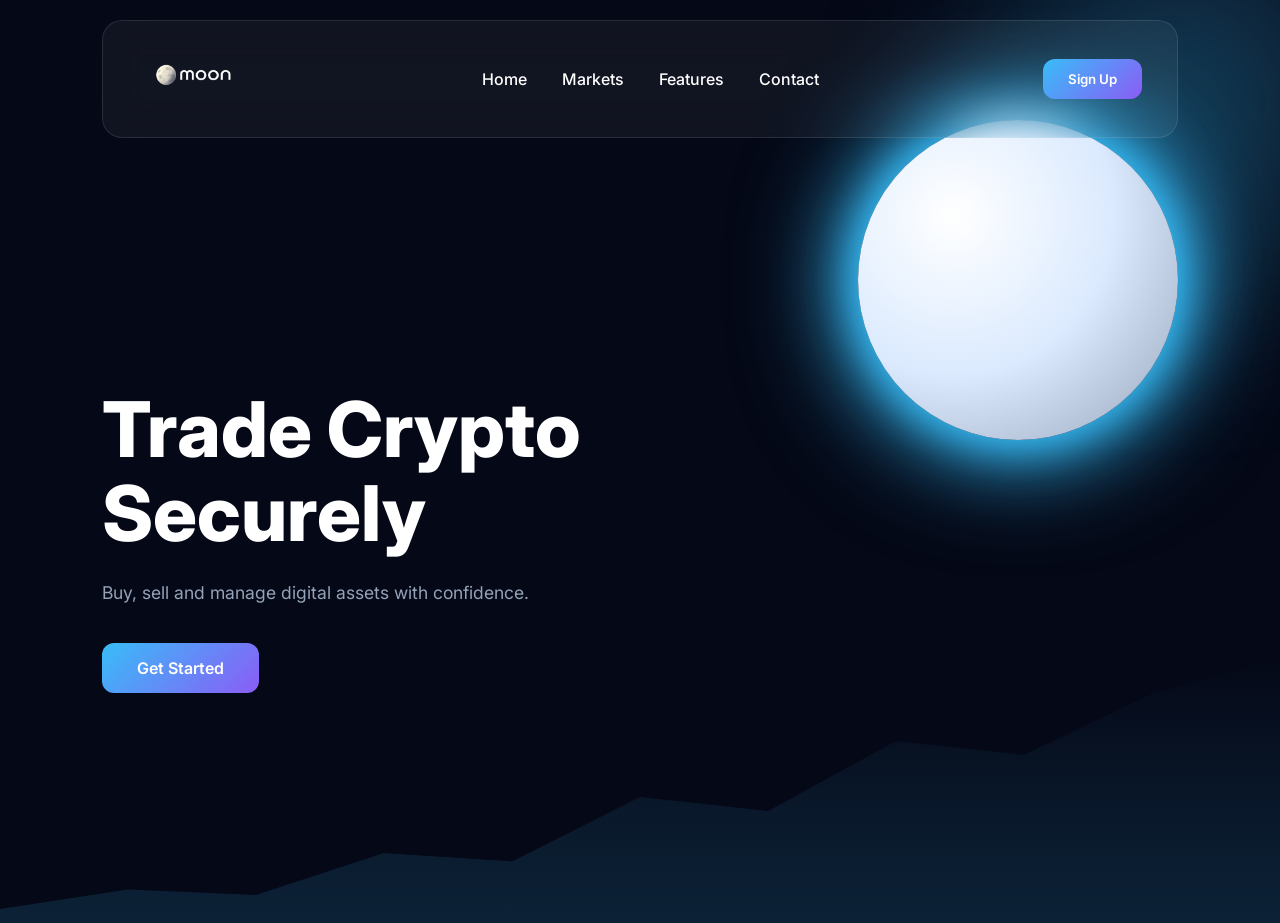
==== index.html @ 5cf07b12 "landing page" ====
<!DOCTYPE html>
<html lang="en">
<head>
    <meta charset="UTF-8">
    <meta name="viewport" content="width=device-width, initial-scale=1.0">
    <title>CryptoVerse</title>

    <link rel="stylesheet" href="style.css">
</head>
<body>

    <header>
        <nav class="navbar">
            <h2 class="logo"><img height="80px" src="media/ChatGPT Image Jun 5, 2026, 03_46_39 AM.png" alt=""></h2>

            <ul class="nav-links">
                <li><a href="#">Home</a></li>
                <li><a href="#">Markets</a></li>
                <li><a href="#">Features</a></li>
                <li><a href="#">Contact</a></li>
            </ul>

            <button class="signup-btn">Sign Up</button>
        </nav>
    </header>

    <section class="hero">
        <div class="hero-content">
            <h1>Trade Crypto Securely</h1>
            <p>
                Buy, sell and manage digital assets with confidence.
            </p>

            <button class="hero-btn">Get Started</button>
        </div>
    </section>

</body>
</html>
---- style.css ----
@import url('https://fonts.googleapis.com/css2?family=Inter:wght@300;400;500;600;700;800&display=swap');

:root{
    --bg:#050816;
    --card:rgba(255,255,255,.05);
    --border:rgba(255,255,255,.1);
    --primary:#38bdf8;
    --secondary:#8b5cf6;
    --text:#ffffff;
    --text-secondary:#94a3b8;
}

*{
    margin:0;
    padding:0;
    box-sizing:border-box;
    font-family:'Inter',sans-serif;
}

html{
    scroll-behavior:smooth;
}

body{
    background:var(--bg);
    color:var(--text);
    overflow-x:hidden;
    min-height:100vh;
    position:relative;
}

/* =========================
   BACKGROUND GLOW
========================= */

body::before{
    content:"";
    position:fixed;
    top:-150px;
    right:-150px;

    width:500px;
    height:500px;

    background:radial-gradient(
        circle,
        rgba(56,189,248,.4),
        transparent 70%
    );

    filter:blur(80px);
    z-index:-3;
}

/* =========================
   MOON
========================= */

body::after{
    content:"";
    position:fixed;

    top:120px;
    right:8%;

    width:320px;
    height:320px;

    border-radius:50%;

    background:
    radial-gradient(
        circle at 30% 30%,
        #ffffff,
        #dbeafe,
        #94a3b8
    );

    box-shadow:
        0 0 40px #38bdf8,
        0 0 80px #38bdf8,
        0 0 120px #38bdf8;

    z-index:-2;
}

/* =========================
   HEADER
========================= */

header{
    padding:20px 8%;
}

/* =========================
   NAVBAR
========================= */

.navbar{
    display:flex;
    justify-content:space-between;
    align-items:center;

    padding:18px 35px;

    background:var(--card);

    backdrop-filter:blur(20px);

    border:1px solid var(--border);

    border-radius:20px;
}

.logo img{
    display:block;
    max-width:100%;
    /* height:auto; */
}

/* =========================
   NAV LINKS
========================= */

.nav-links{
    list-style:none;
    display:flex;
    gap:35px;
}

.nav-links a{
    text-decoration:none;
    color:var(--text);
    font-weight:500;
    transition:.3s ease;
}

.nav-links a:hover{
    color:var(--primary);
}

/* =========================
   BUTTON
========================= */

.signup-btn{
    padding:12px 25px;

    border:none;
    border-radius:12px;

    background:linear-gradient(
        135deg,
        var(--primary),
        var(--secondary)
    );

    color:white;
    font-weight:600;

    cursor:pointer;
    transition:.3s ease;
}

.signup-btn:hover{
    transform:translateY(-3px);
}

/* =========================
   HERO SECTION
========================= */

.hero{
    min-height:85vh;

    display:flex;
    align-items:center;

    padding:0 8%;

    position:relative;
}

/* =========================
   CRYPTO CHART
========================= */

.hero::before{
    content:"";

    position:absolute;
    left:0;
    bottom:0;

    width:100%;
    height:280px;

    background:linear-gradient(
        to top,
        rgba(56,189,248,.15),
        transparent
    );

    clip-path:polygon(
        0% 95%,
        10% 88%,
        20% 90%,
        30% 75%,
        40% 78%,
        50% 55%,
        60% 60%,
        70% 35%,
        80% 40%,
        90% 18%,
        100% 5%,
        100% 100%,
        0% 100%
    );
}

.hero-content{
    max-width:650px;
    position:relative;
    z-index:2;
}

.hero-content h1{
    font-size:clamp(2.8rem, 6vw, 5rem);
    line-height:1.1;
    margin-bottom:20px;
    font-weight:800;
}

.hero-content p{
    color:var(--text-secondary);
    font-size:1.1rem;
    line-height:1.8;
    margin-bottom:35px;
}

.hero-btn{
    padding:15px 35px;

    border:none;
    border-radius:12px;

    background:linear-gradient(
        135deg,
        var(--primary),
        var(--secondary)
    );

    color:white;

    font-size:1rem;
    font-weight:600;

    cursor:pointer;
    transition:.3s ease;
}

.hero-btn:hover{
    transform:translateY(-5px);
}

/* =========================
   TABLET
========================= */

@media (max-width:992px){

    body::after{
        width:220px;
        height:220px;
        top:150px;
    }

    .nav-links{
        gap:20px;
    }

    .hero{
        min-height:75vh;
    }
}

/* =========================
   MOBILE
========================= */

@media (max-width:768px){

    header{
        padding:15px 5%;
    }

    .navbar{
        flex-direction:column;
        gap:20px;
        text-align:center;
    }

    .nav-links{
        flex-wrap:wrap;
        justify-content:center;
        gap:15px;
    }

    .hero{
        justify-content:center;
        text-align:center;
        padding:60px 5%;
        min-height:auto;
    }

    .hero-content{
        width:100%;
    }

    .hero-content p{
        font-size:1rem;
    }

    body::after{
        width:170px;
        height:170px;
        right:-30px;
        top:180px;
        opacity:.5;
    }
}

/* =========================
   SMALL PHONES
========================= */

@media (max-width:480px){

    .navbar{
        padding:15px;
    }

    .signup-btn{
        width:100%;
    }

    .hero-btn{
        width:100%;
    }

    .hero-content h1{
        line-height:1.2;
    }

    body::after{
        width:130px;
        height:130px;
        opacity:.3;
    }
}
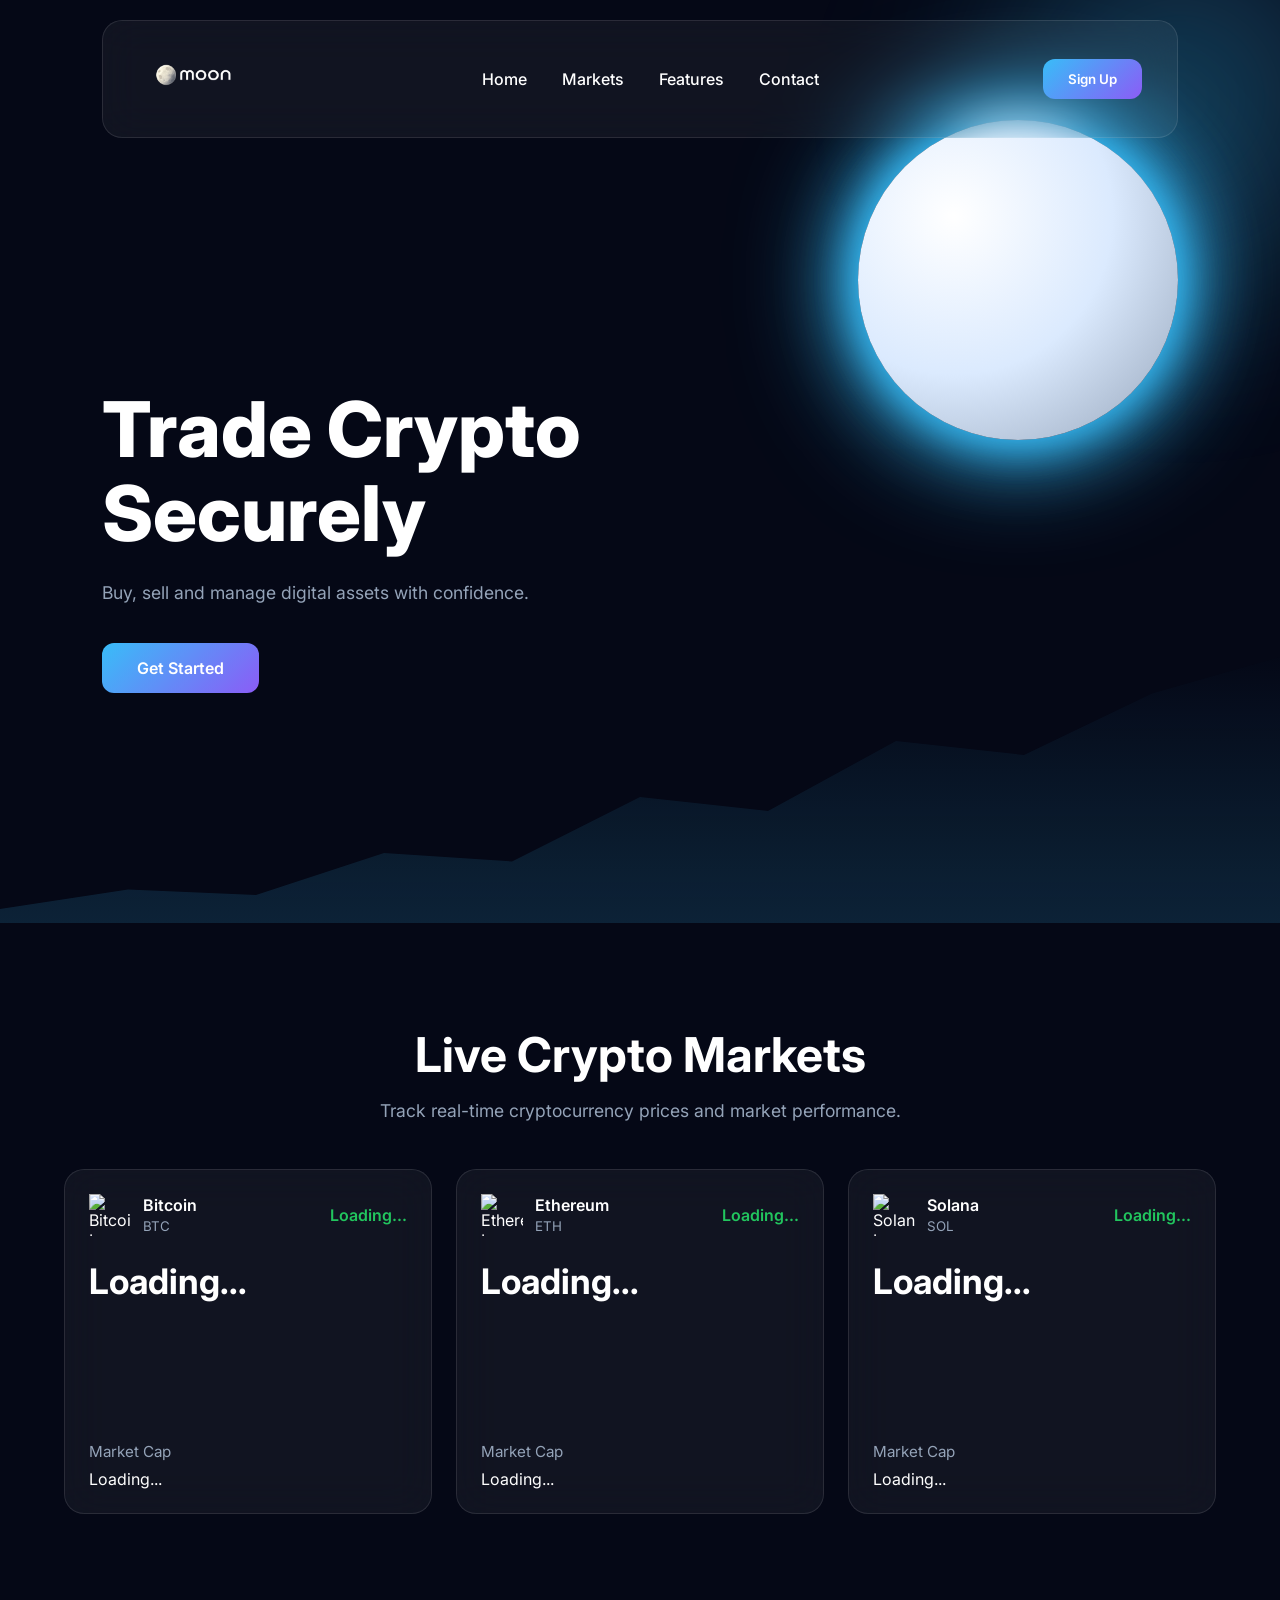
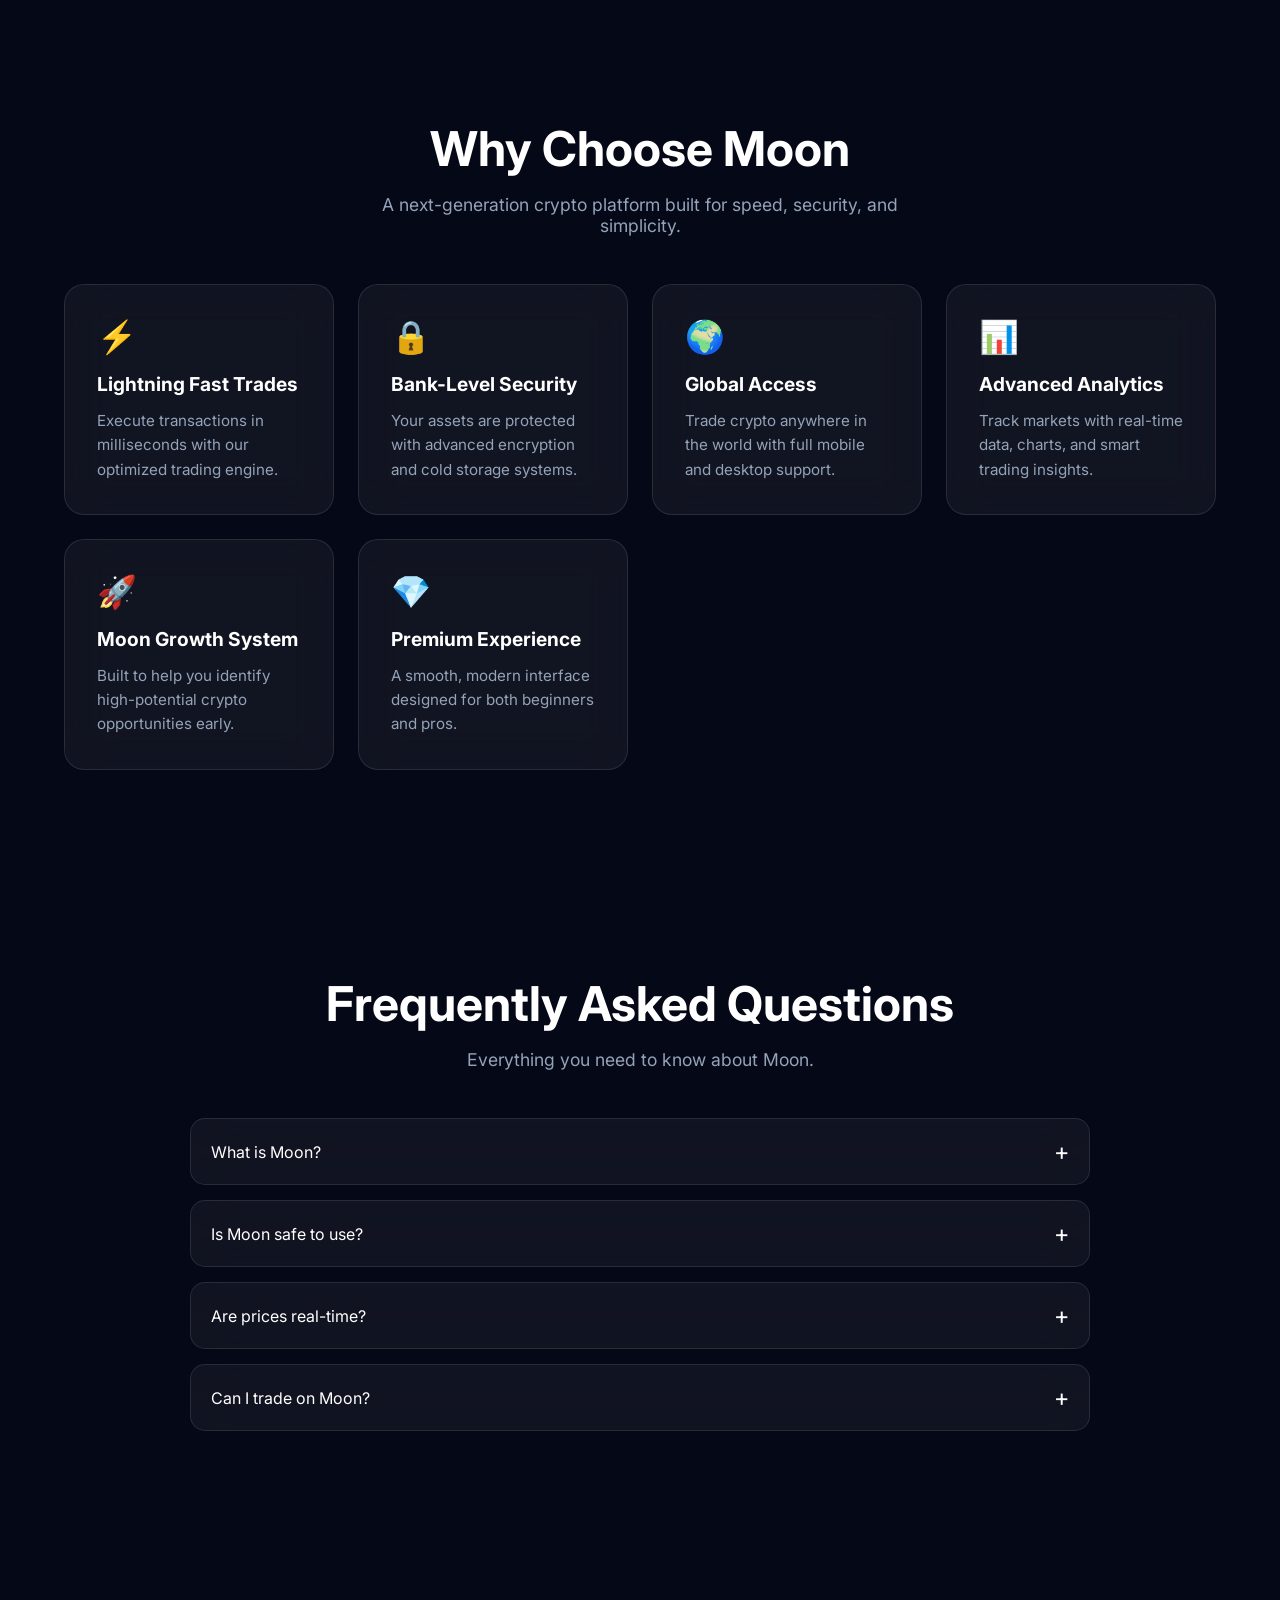
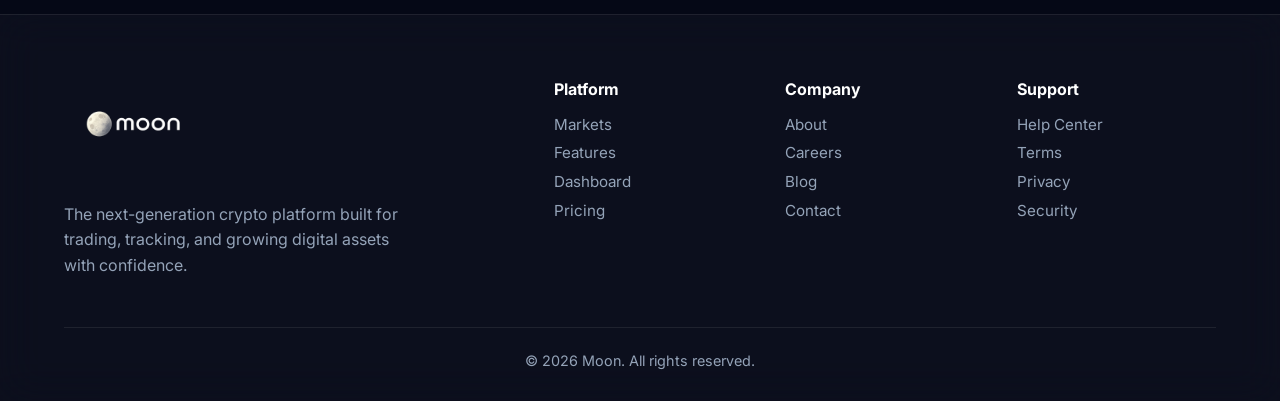
==== commit 821f49ee: "landing page finished" ====
--- a/index.html
+++ b/index.html
@@ -3,7 +3,7 @@
 <head>
     <meta charset="UTF-8">
     <meta name="viewport" content="width=device-width, initial-scale=1.0">
-    <title>CryptoVerse</title>
+    <title>Moon-Trade</title>
 
     <link rel="stylesheet" href="style.css">
 </head>
@@ -14,9 +14,9 @@
             <h2 class="logo"><img height="80px" src="media/ChatGPT Image Jun 5, 2026, 03_46_39 AM.png" alt=""></h2>
 
             <ul class="nav-links">
-                <li><a href="#">Home</a></li>
-                <li><a href="#">Markets</a></li>
-                <li><a href="#">Features</a></li>
+                <li><a href="#home">Home</a></li>
+                <li><a href="#markets">Markets</a></li>
+                <li><a href="#features">Features</a></li>
                 <li><a href="#">Contact</a></li>
             </ul>
 
@@ -35,5 +35,311 @@
         </div>
     </section>
 
+    <section id="markets"  class="markets">
+
+    <div class="section-title">
+        <h2>Live Crypto Markets</h2>
+        <p>
+            Track real-time cryptocurrency prices and market performance.
+        </p>
+    </div>
+
+    <div class="market-container">
+
+        <!-- Bitcoin -->
+
+        <div class="market-card">
+
+            <div class="coin-header">
+
+                <div class="coin-info">
+
+                    <img
+                    src="https://assets.coingecko.com/coins/images/1/small/bitcoin.png"
+                    alt="Bitcoin Logo">
+
+                    <div>
+                        <h3>Bitcoin</h3>
+                        <small>BTC</small>
+                    </div>
+
+                </div>
+
+                <span
+                id="btc-change"
+                class="positive">
+                    Loading...
+                </span>
+
+            </div>
+
+            <h2 id="btc-price">
+                Loading...
+            </h2>
+
+            <canvas id="btc-chart"></canvas>
+
+            <p>Market Cap</p>
+
+            <span id="btc-marketcap">
+                Loading...
+            </span>
+
+        </div>
+
+        <!-- Ethereum -->
+
+        <div class="market-card">
+
+            <div class="coin-header">
+
+                <div class="coin-info">
+
+                    <img
+                    src="https://assets.coingecko.com/coins/images/279/small/ethereum.png"
+                    alt="Ethereum Logo">
+
+                    <div>
+                        <h3>Ethereum</h3>
+                        <small>ETH</small>
+                    </div>
+
+                </div>
+
+                <span
+                id="eth-change"
+                class="positive">
+                    Loading...
+                </span>
+
+            </div>
+
+            <h2 id="eth-price">
+                Loading...
+            </h2>
+
+            <canvas id="eth-chart"></canvas>
+
+            <p>Market Cap</p>
+
+            <span id="eth-marketcap">
+                Loading...
+            </span>
+
+        </div>
+
+        <!-- Solana -->
+
+        <div class="market-card">
+
+            <div class="coin-header">
+
+                <div class="coin-info">
+
+                    <img
+                    src="https://assets.coingecko.com/coins/images/4128/small/solana.png"
+                    alt="Solana Logo">
+
+                    <div>
+                        <h3>Solana</h3>
+                        <small>SOL</small>
+                    </div>
+
+                </div>
+
+                <span
+                id="sol-change"
+                class="positive">
+                    Loading...
+                </span>
+
+            </div>
+
+            <h2 id="sol-price">
+                Loading...
+            </h2>
+
+            <canvas id="sol-chart"></canvas>
+
+            <p>Market Cap</p>
+
+            <span id="sol-marketcap">
+                Loading...
+            </span>
+
+        </div>
+
+    </div>
+
+</section>
+
+<section id="features" class="features">
+
+    <div class="section-title">
+        <h2>Why Choose Moon</h2>
+        <p>
+            A next-generation crypto platform built for speed, security, and simplicity.
+        </p>
+    </div>
+
+    <div class="features-container">
+
+        <div class="feature-card">
+            <div class="icon">⚡</div>
+            <h3>Lightning Fast Trades</h3>
+            <p>Execute transactions in milliseconds with our optimized trading engine.</p>
+        </div>
+
+        <div class="feature-card">
+            <div class="icon">🔒</div>
+            <h3>Bank-Level Security</h3>
+            <p>Your assets are protected with advanced encryption and cold storage systems.</p>
+        </div>
+
+        <div class="feature-card">
+            <div class="icon">🌍</div>
+            <h3>Global Access</h3>
+            <p>Trade crypto anywhere in the world with full mobile and desktop support.</p>
+        </div>
+
+        <div class="feature-card">
+            <div class="icon">📊</div>
+            <h3>Advanced Analytics</h3>
+            <p>Track markets with real-time data, charts, and smart trading insights.</p>
+        </div>
+
+        <div class="feature-card">
+            <div class="icon">🚀</div>
+            <h3>Moon Growth System</h3>
+            <p>Built to help you identify high-potential crypto opportunities early.</p>
+        </div>
+
+        <div class="feature-card">
+            <div class="icon">💎</div>
+            <h3>Premium Experience</h3>
+            <p>A smooth, modern interface designed for both beginners and pros.</p>
+        </div>
+
+    </div>
+
+</section>
+
+<section class="faq">
+
+    <div class="section-title">
+        <h2>Frequently Asked Questions</h2>
+        <p>Everything you need to know about Moon.</p>
+    </div>
+
+    <div class="faq-container">
+
+        <div class="faq-item">
+
+            <button class="faq-question">
+                What is Moon?
+                <span>+</span>
+            </button>
+
+            <div class="faq-answer">
+                Moon is a modern crypto platform for tracking, trading, and analyzing digital assets in real time.
+            </div>
+
+        </div>
+
+        <div class="faq-item">
+
+            <button class="faq-question">
+                Is Moon safe to use?
+                <span>+</span>
+            </button>
+
+            <div class="faq-answer">
+                Yes. Moon uses advanced security design principles similar to major crypto exchanges.
+            </div>
+
+        </div>
+
+        <div class="faq-item">
+
+            <button class="faq-question">
+                Are prices real-time?
+                <span>+</span>
+            </button>
+
+            <div class="faq-answer">
+                Yes. We use live market data from trusted crypto APIs like CoinGecko.
+            </div>
+
+        </div>
+
+        <div class="faq-item">
+
+            <button class="faq-question">
+                Can I trade on Moon?
+                <span>+</span>
+            </button>
+
+            <div class="faq-answer">
+                The current version is a frontend prototype. Trading features will be added in the dashboard version.
+            </div>
+
+        </div>
+
+    </div>
+
+</section>
+
+
+<footer class="footer">
+
+    <div class="footer-container">
+
+        <div class="footer-brand">
+
+            <h2><img height="100px" src="media/ChatGPT Image Jun 5, 2026, 03_46_39 AM.png" alt=""></h2>
+
+            <p>
+                The next-generation crypto platform built for trading, tracking, and growing digital assets with confidence.
+            </p>
+
+        </div>
+
+        <div class="footer-links">
+
+            <div>
+                <h3>Platform</h3>
+                <a href="#">Markets</a>
+                <a href="#">Features</a>
+                <a href="#">Dashboard</a>
+                <a href="#">Pricing</a>
+            </div>
+
+            <div>
+                <h3>Company</h3>
+                <a href="#">About</a>
+                <a href="#">Careers</a>
+                <a href="#">Blog</a>
+                <a href="#">Contact</a>
+            </div>
+
+            <div>
+                <h3>Support</h3>
+                <a href="#">Help Center</a>
+                <a href="#">Terms</a>
+                <a href="#">Privacy</a>
+                <a href="#">Security</a>
+            </div>
+
+        </div>
+
+    </div>
+
+    <div class="footer-bottom">
+        <p>© 2026 Moon. All rights reserved.</p>
+    </div>
+
+</footer>
+<script src="https://cdn.jsdelivr.net/npm/chart.js"></script>
+<script src="landing.js"></script>
 </body>
 </html>
--- a/style.css
+++ b/style.css
@@ -358,3 +358,563 @@
         opacity:.3;
     }
 }
+/* =========================
+   MARKETS SECTION
+========================= */
+
+.markets{
+    padding: clamp(4rem, 8vw, 7rem) 5%;
+}
+
+.section-title{
+    text-align:center;
+    margin-bottom:3rem;
+}
+
+.section-title h2{
+    font-size:clamp(2rem, 5vw, 3rem);
+    margin-bottom:1rem;
+}
+
+.section-title p{
+    color:#94a3b8;
+    font-size:clamp(.9rem, 2vw, 1.1rem);
+    max-width:600px;
+    margin:auto;
+}
+
+/* =========================
+   MARKET GRID
+========================= */
+
+.market-container{
+    display:grid;
+    grid-template-columns:
+    repeat(auto-fit, minmax(280px, 1fr));
+
+    gap:1.5rem;
+
+    max-width:1200px;
+    margin:auto;
+}
+
+/* =========================
+   MARKET CARD
+========================= */
+
+.market-card{
+    background:rgba(255,255,255,.05);
+
+    backdrop-filter:blur(20px);
+
+    border:1px solid rgba(255,255,255,.1);
+
+    border-radius:20px;
+
+    padding:1.5rem;
+
+    transition:.3s ease;
+}
+
+.market-card:hover{
+    transform:translateY(-8px);
+    border-color:#38bdf8;
+    box-shadow:0 0 20px rgba(56,189,248,.2);
+}
+
+/* =========================
+   CARD HEADER
+========================= */
+
+.coin-header{
+    display:flex;
+    justify-content:space-between;
+    align-items:center;
+
+    margin-bottom:1.5rem;
+}
+
+.coin-header h3{
+    font-size:1.1rem;
+    font-weight:600;
+}
+
+.coin-header span{
+    font-weight:600;
+}
+
+/* =========================
+   PRICE
+========================= */
+
+.market-card h2{
+    font-size:clamp(1.5rem, 4vw, 2.2rem);
+    margin-bottom:1rem;
+
+    word-break:break-word;
+}
+
+/* =========================
+   MARKET CAP
+========================= */
+
+.market-card p{
+    color:#94a3b8;
+    margin-bottom:.5rem;
+    font-size:.95rem;
+}
+
+.market-card span{
+    font-size:1rem;
+}
+
+/* =========================
+   PRICE MOVEMENT
+========================= */
+
+.positive{
+    color:#22c55e;
+}
+
+.negative{
+    color:#ef4444;
+}
+
+/* =========================
+   TABLET
+========================= */
+
+@media (max-width: 992px){
+
+    .markets{
+        padding:5rem 5%;
+    }
+
+    .market-container{
+        gap:1.25rem;
+    }
+
+}
+
+/* =========================
+   MOBILE
+========================= */
+
+@media (max-width: 768px){
+
+    .markets{
+        padding:4rem 5%;
+    }
+
+    .market-container{
+        grid-template-columns:1fr;
+    }
+
+    .market-card{
+        padding:1.25rem;
+    }
+
+    .coin-header h3{
+        font-size:1rem;
+    }
+
+}
+
+/* =========================
+   SMALL PHONES
+========================= */
+
+@media (max-width: 480px){
+
+    .section-title{
+        margin-bottom:2rem;
+    }
+
+    .market-card{
+        padding:1rem;
+        border-radius:16px;
+    }
+
+    .coin-header{
+        margin-bottom:1rem;
+    }
+
+    .market-card h2{
+        font-size:1.4rem;
+    }
+
+}
+.coin-info{
+    display:flex;
+    align-items:center;
+    gap:12px;
+}
+
+.coin-info img{
+    width:42px;
+    height:42px;
+    object-fit:contain;
+}
+
+.coin-info h3{
+    margin:0;
+    font-size:1rem;
+}
+
+.coin-info small{
+    color:#94a3b8;
+}
+
+canvas{
+    width:100% !important;
+    height:80px !important;
+    margin:20px 0;
+}
+/* =========================
+   FEATURES SECTION
+========================= */
+
+.features{
+    padding: clamp(4rem, 8vw, 7rem) 5%;
+    background: transparent;
+}
+
+.features-container{
+    display:grid;
+    grid-template-columns: repeat(auto-fit, minmax(260px, 1fr));
+    gap:1.5rem;
+    max-width:1200px;
+    margin:auto;
+}
+
+/* =========================
+   FEATURE CARD
+========================= */
+
+.feature-card{
+    background: rgba(255,255,255,0.05);
+
+    border: 1px solid rgba(255,255,255,0.1);
+
+    backdrop-filter: blur(20px);
+
+    border-radius: 20px;
+
+    padding: 2rem;
+
+    transition: 0.3s ease;
+
+    text-align: left;
+}
+
+.feature-card:hover{
+    transform: translateY(-10px);
+    border-color: #38bdf8;
+    box-shadow: 0 0 25px rgba(56,189,248,0.15);
+}
+
+/* ICON */
+
+.feature-card .icon{
+    font-size: 2rem;
+    margin-bottom: 1rem;
+}
+
+/* TITLE */
+
+.feature-card h3{
+    font-size: 1.2rem;
+    margin-bottom: 0.8rem;
+}
+
+/* TEXT */
+
+.feature-card p{
+    color: #94a3b8;
+    line-height: 1.6;
+    font-size: 0.95rem;
+}
+
+/* =========================
+   MOBILE
+========================= */
+
+@media (max-width: 768px){
+
+    .feature-card{
+        padding: 1.5rem;
+        text-align: center;
+    }
+
+    .feature-card .icon{
+        font-size: 2.2rem;
+    }
+}
+
+@media (max-width: 480px){
+
+    .features-container{
+        grid-template-columns: 1fr;
+    }
+}
+/* =========================
+   FOOTER
+========================= */
+
+.footer{
+    margin-top: 5rem;
+    padding: 4rem 5% 2rem;
+
+    background: rgba(255,255,255,0.03);
+
+    border-top: 1px solid rgba(255,255,255,0.08);
+
+    backdrop-filter: blur(20px);
+}
+
+/* MAIN FOOTER GRID */
+
+.footer-container{
+    max-width: 1200px;
+    margin: auto;
+
+    display: grid;
+    grid-template-columns: 2fr 3fr;
+
+    gap: 3rem;
+}
+
+/* BRAND */
+
+.footer-brand h2{
+    font-size: 1.8rem;
+    margin-bottom: 1rem;
+}
+
+.footer-brand p{
+    color: #94a3b8;
+    line-height: 1.6;
+    max-width: 350px;
+}
+
+/* LINKS */
+
+.footer-links{
+    display: grid;
+    grid-template-columns: repeat(3, 1fr);
+    gap: 2rem;
+}
+
+.footer-links h3{
+    margin-bottom: 1rem;
+    font-size: 1rem;
+    color: white;
+}
+
+.footer-links a{
+    display: block;
+    color: #94a3b8;
+    text-decoration: none;
+    margin-bottom: 0.6rem;
+    font-size: 0.95rem;
+    transition: 0.3s;
+}
+
+.footer-links a:hover{
+    color: #38bdf8;
+}
+
+/* BOTTOM BAR */
+
+.footer-bottom{
+    text-align: center;
+    margin-top: 3rem;
+    padding-top: 1.5rem;
+
+    border-top: 1px solid rgba(255,255,255,0.08);
+
+    color: #94a3b8;
+    font-size: 0.9rem;
+}
+
+/* =========================
+   TABLET
+========================= */
+
+@media (max-width: 992px){
+
+    .footer-container{
+        grid-template-columns: 1fr;
+        text-align: center;
+    }
+
+    .footer-brand p{
+        margin: auto;
+    }
+}
+
+/* =========================
+   MOBILE
+========================= */
+
+@media (max-width: 768px){
+
+    .footer-links{
+        grid-template-columns: 1fr;
+        text-align: center;
+    }
+}
+/* =========================
+   SCROLL ANIMATION BASE
+========================= */
+
+.fade-in{
+    opacity:0;
+    transform:translateY(30px);
+    transition:all 0.8s ease;
+}
+
+.fade-in.show{
+    opacity:1;
+    transform:translateY(0);
+}
+html{
+    scroll-behavior:smooth;
+}
+/* BUTTON GLOW EFFECT */
+.hero-btn,
+.signup-btn,
+.cta-box button{
+    position:relative;
+    overflow:hidden;
+}
+
+.hero-btn::after,
+.signup-btn::after,
+.cta-box button::after{
+    content:"";
+    position:absolute;
+    top:0;
+    left:-100%;
+
+    width:100%;
+    height:100%;
+
+    background:linear-gradient(
+        120deg,
+        transparent,
+        rgba(255,255,255,0.3),
+        transparent
+    );
+
+    transition:0.5s;
+}
+
+.hero-btn:hover::after,
+.signup-btn:hover::after,
+.cta-box button:hover::after{
+    left:100%;
+}
+::-webkit-scrollbar{
+    width:8px;
+}
+
+::-webkit-scrollbar-track{
+    background:#050816;
+}
+
+::-webkit-scrollbar-thumb{
+    background:#38bdf8;
+    border-radius:10px;
+}
+/* =========================
+   FAQ SECTION
+========================= */
+
+.faq{
+    padding: clamp(4rem, 8vw, 7rem) 5%;
+}
+
+.faq-container{
+    max-width: 900px;
+    margin: auto;
+
+    display: flex;
+    flex-direction: column;
+    gap: 15px;
+}
+
+/* ITEM */
+
+.faq-item{
+    background: rgba(255,255,255,0.05);
+
+    border: 1px solid rgba(255,255,255,0.1);
+
+    border-radius: 15px;
+
+    overflow: hidden;
+
+    backdrop-filter: blur(20px);
+}
+
+/* QUESTION */
+
+.faq-question{
+    width: 100%;
+    padding: 18px 20px;
+
+    background: transparent;
+    border: none;
+
+    color: white;
+
+    font-size: 1rem;
+
+    display: flex;
+    justify-content: space-between;
+    align-items: center;
+
+    cursor: pointer;
+}
+
+.faq-question span{
+    font-size: 1.5rem;
+    transition: 0.3s;
+}
+
+/* ANSWER */
+
+.faq-answer{
+    max-height: 0;
+    overflow: hidden;
+
+    padding: 0 20px;
+
+    color: #94a3b8;
+
+    line-height: 1.6;
+
+    transition: max-height 0.4s ease, padding 0.4s ease;
+}
+
+/* ACTIVE STATE */
+
+.faq-item.active .faq-answer{
+    max-height: 200px;
+    padding: 0 20px 20px;
+}
+
+.faq-item.active .faq-question span{
+    transform: rotate(45deg);
+}
+
+/* MOBILE */
+
+@media (max-width: 768px){
+
+    .faq-question{
+        font-size: 0.95rem;
+    }
+
+}
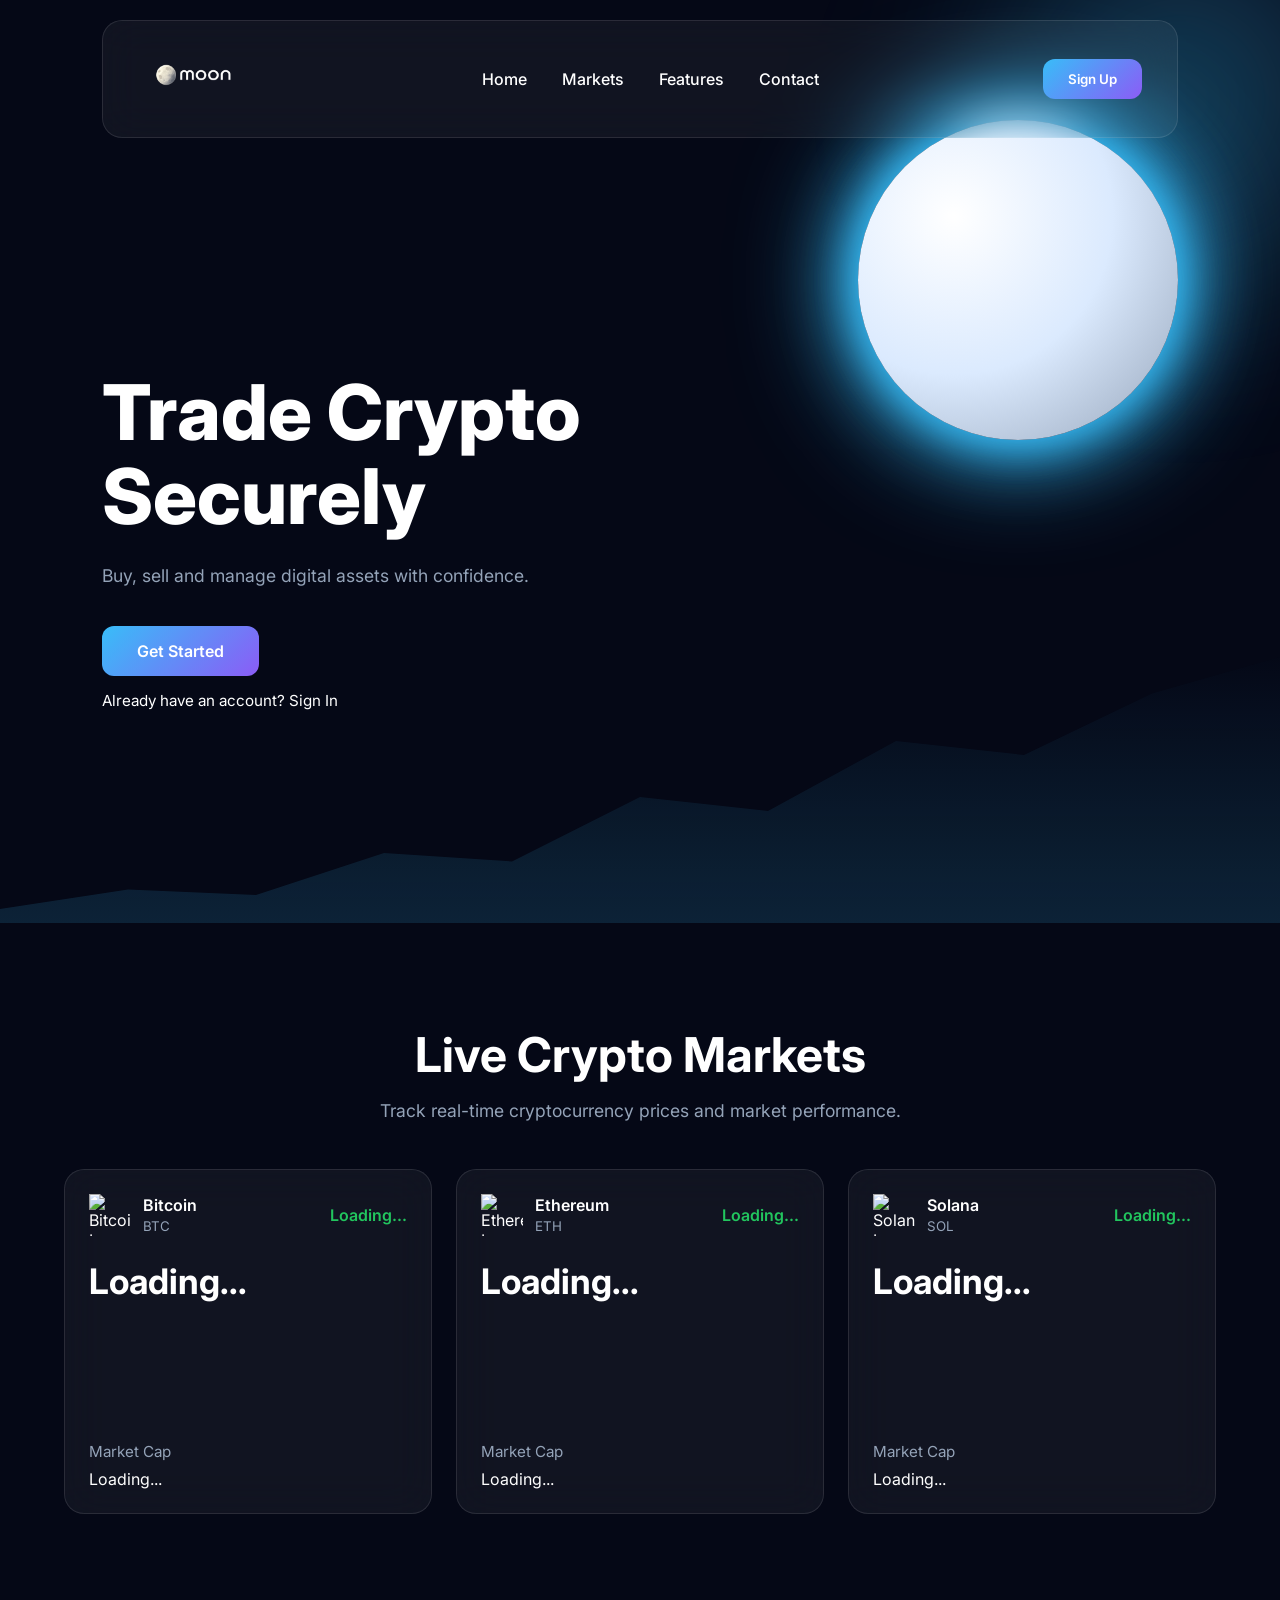
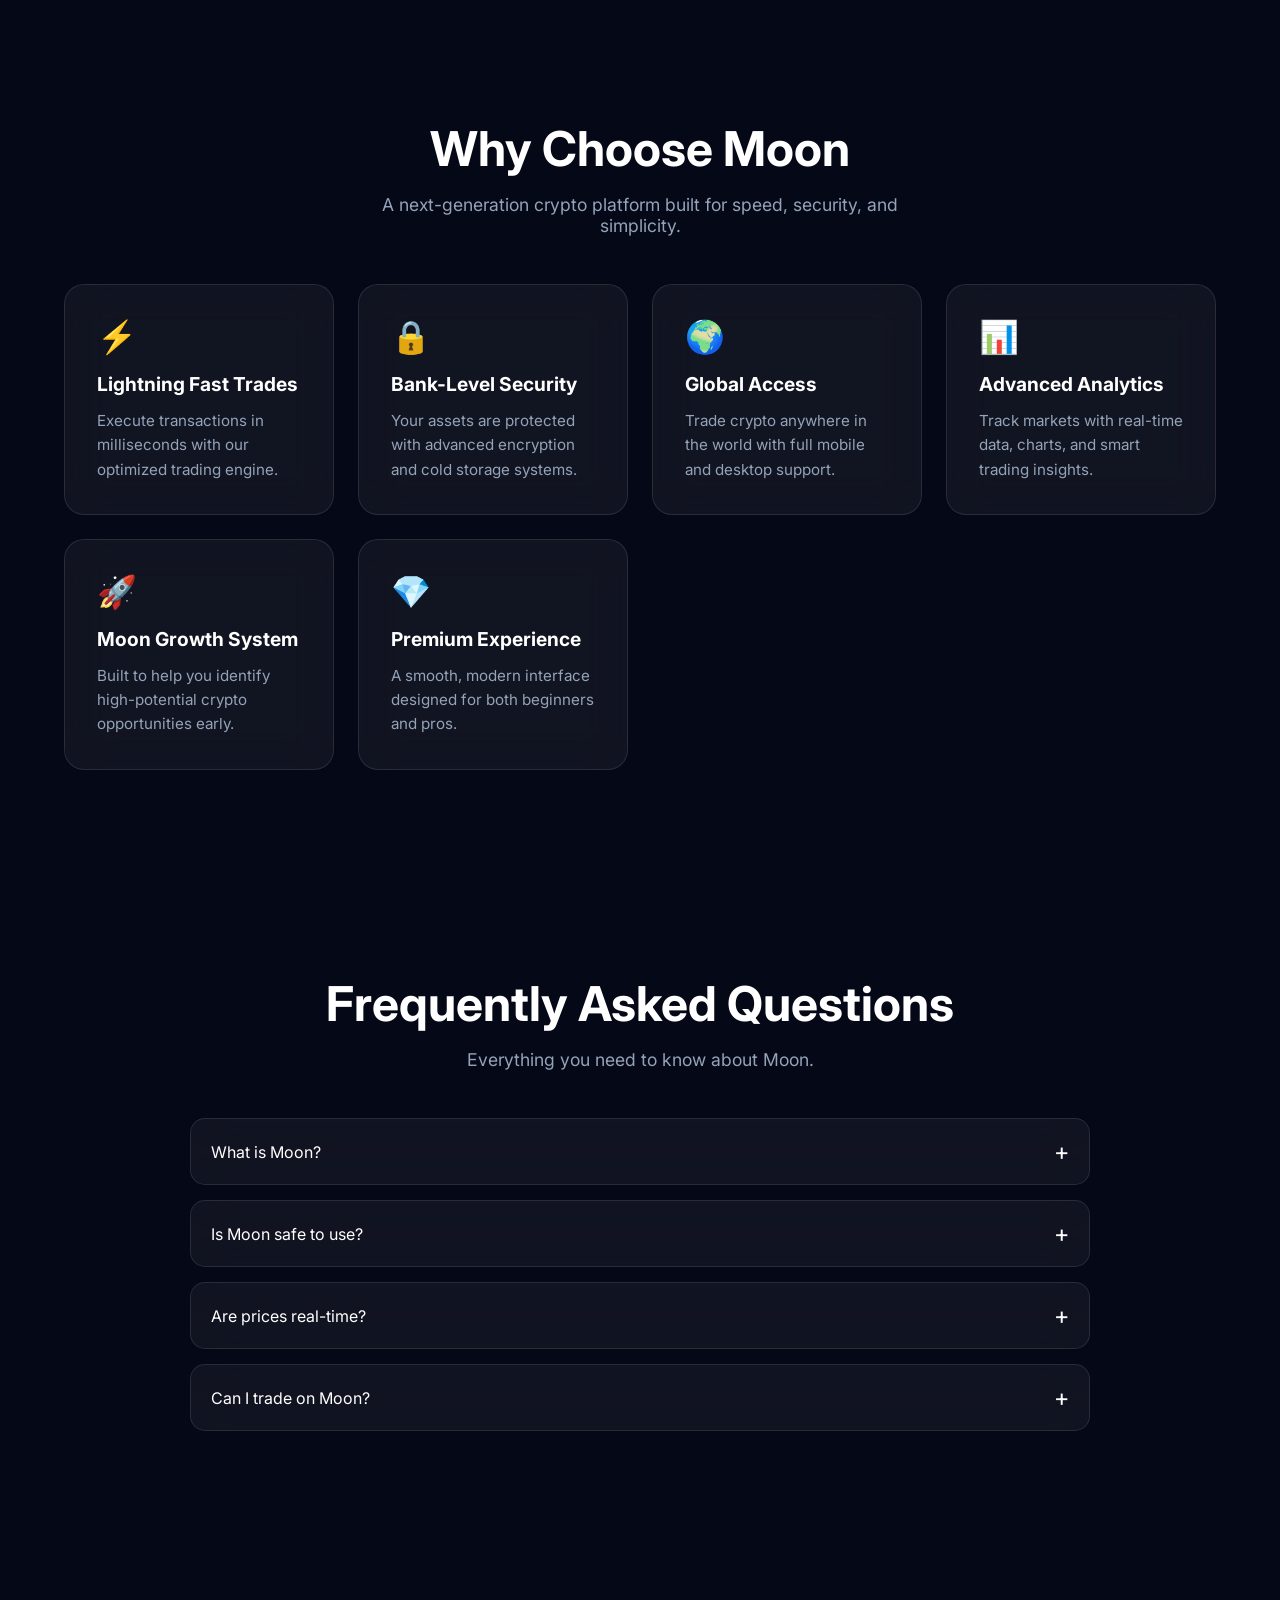
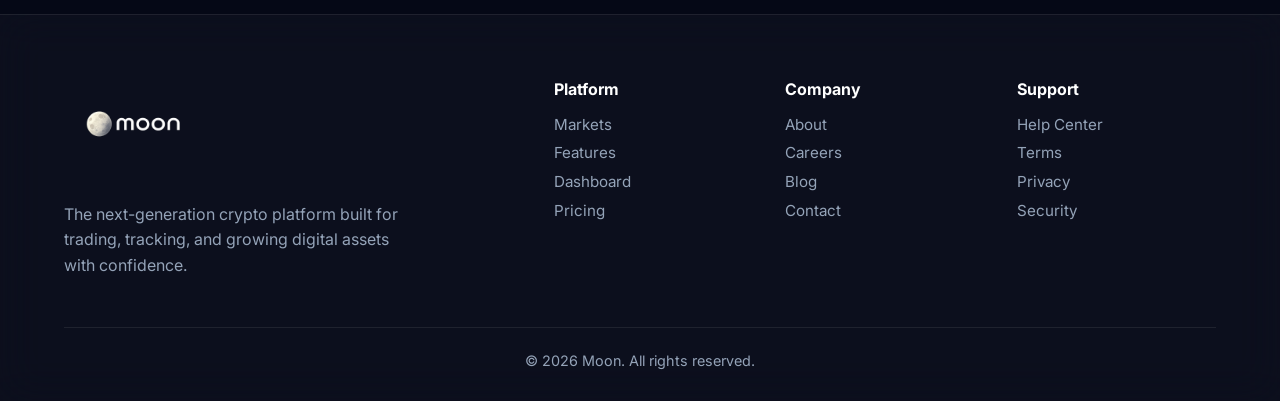
==== commit bb8798dd: "sign in button" ====
--- a/index.html
+++ b/index.html
@@ -32,6 +32,12 @@
             </p>
 
             <button class="hero-btn">Get Started</button>
+
+            <a href="#" class="signin-link">
+        Already have an account? Sign In
+    </a>
+
+
         </div>
     </section>
 
@@ -267,7 +273,7 @@
             </button>
 
             <div class="faq-answer">
-                Yes. We use live market data from trusted crypto APIs like CoinGecko.
+                Yes. We use live market data from trusted source.
             </div>
 
         </div>
@@ -280,7 +286,7 @@
             </button>
 
             <div class="faq-answer">
-                The current version is a frontend prototype. Trading features will be added in the dashboard version.
+                Yes, you can trade securely and perfectly on moon, we have the necessary license for us to operate as a Cryptocurrency trading platform.
             </div>
 
         </div>
--- a/style.css
+++ b/style.css
@@ -917,4 +917,21 @@
         font-size: 0.95rem;
     }
 
+}
+/* HERO SIGN IN LINK */
+
+.signin-link{
+    display:block;
+    margin-top:15px;
+
+    color: var(--muted);
+    text-decoration:none;
+
+    font-size:0.95rem;
+
+    transition:0.3s ease;
+}
+
+.signin-link:hover{
+    color: var(--accent);
 }
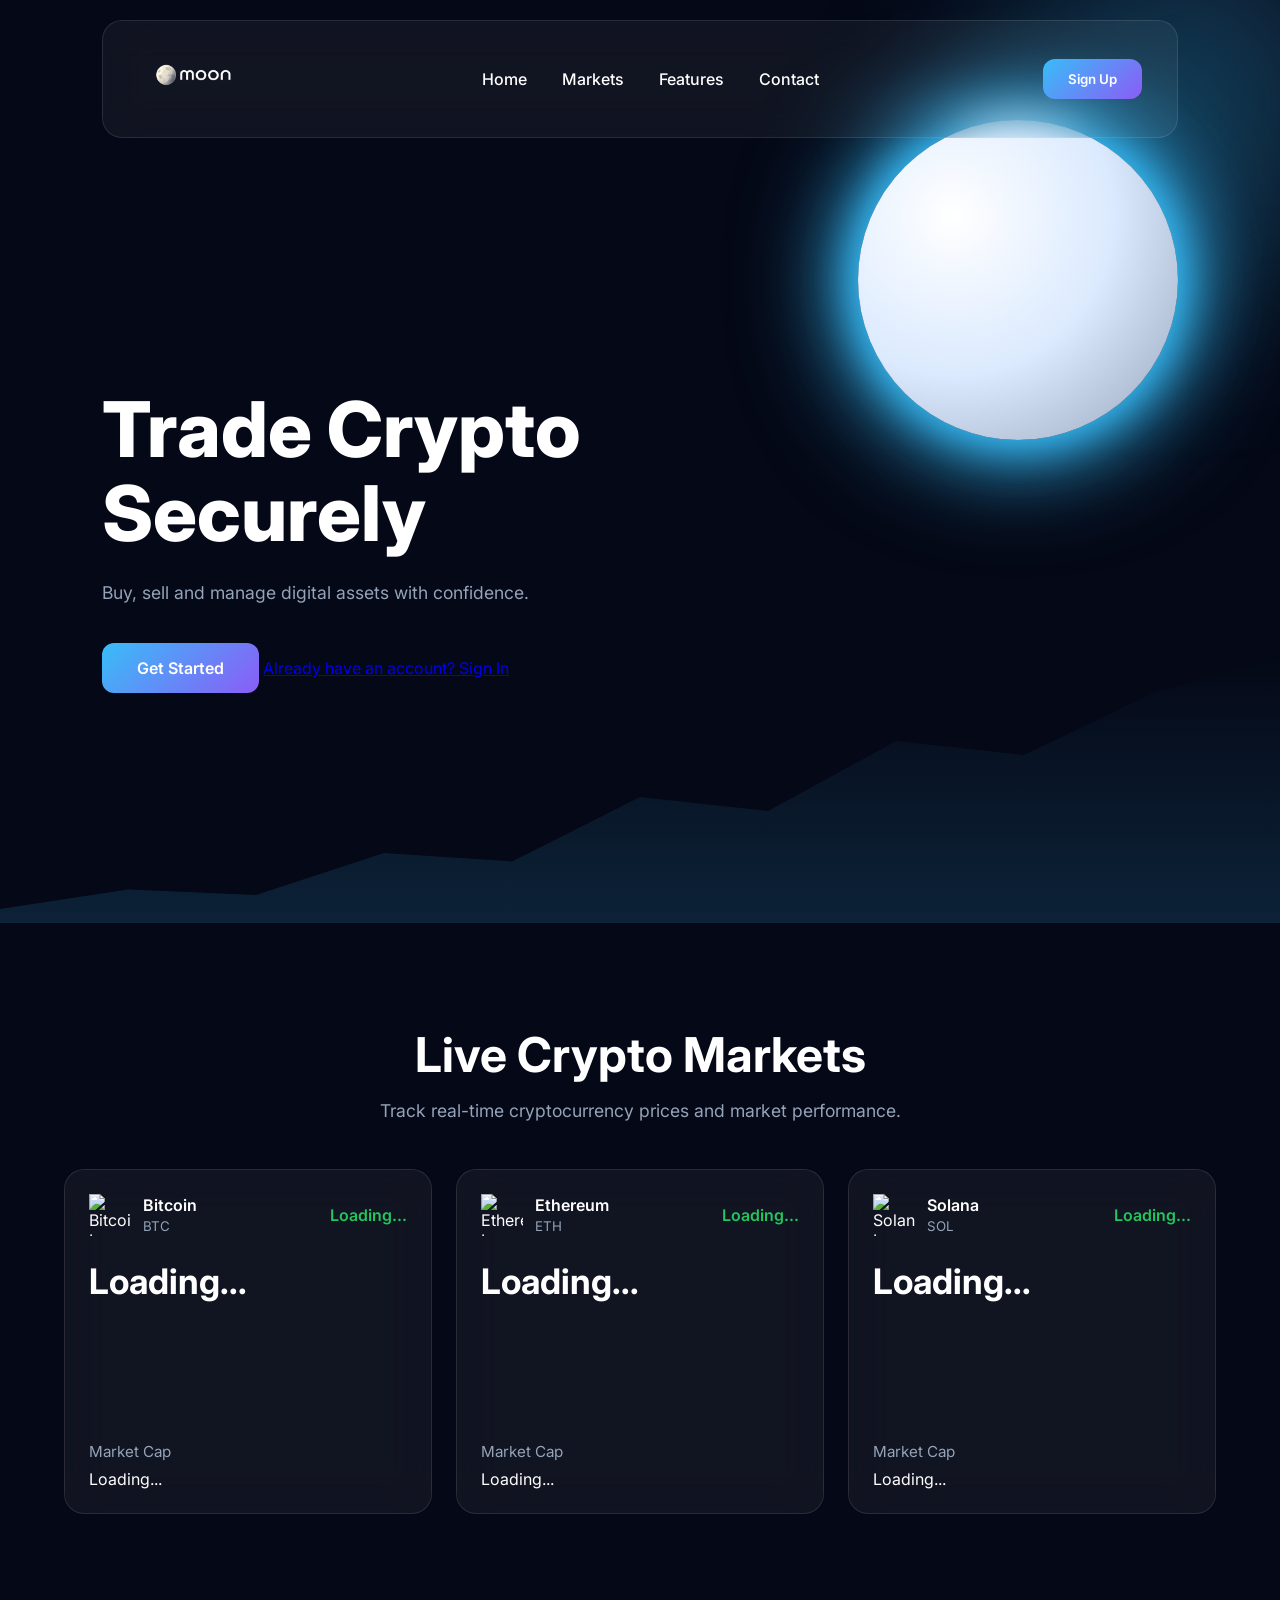
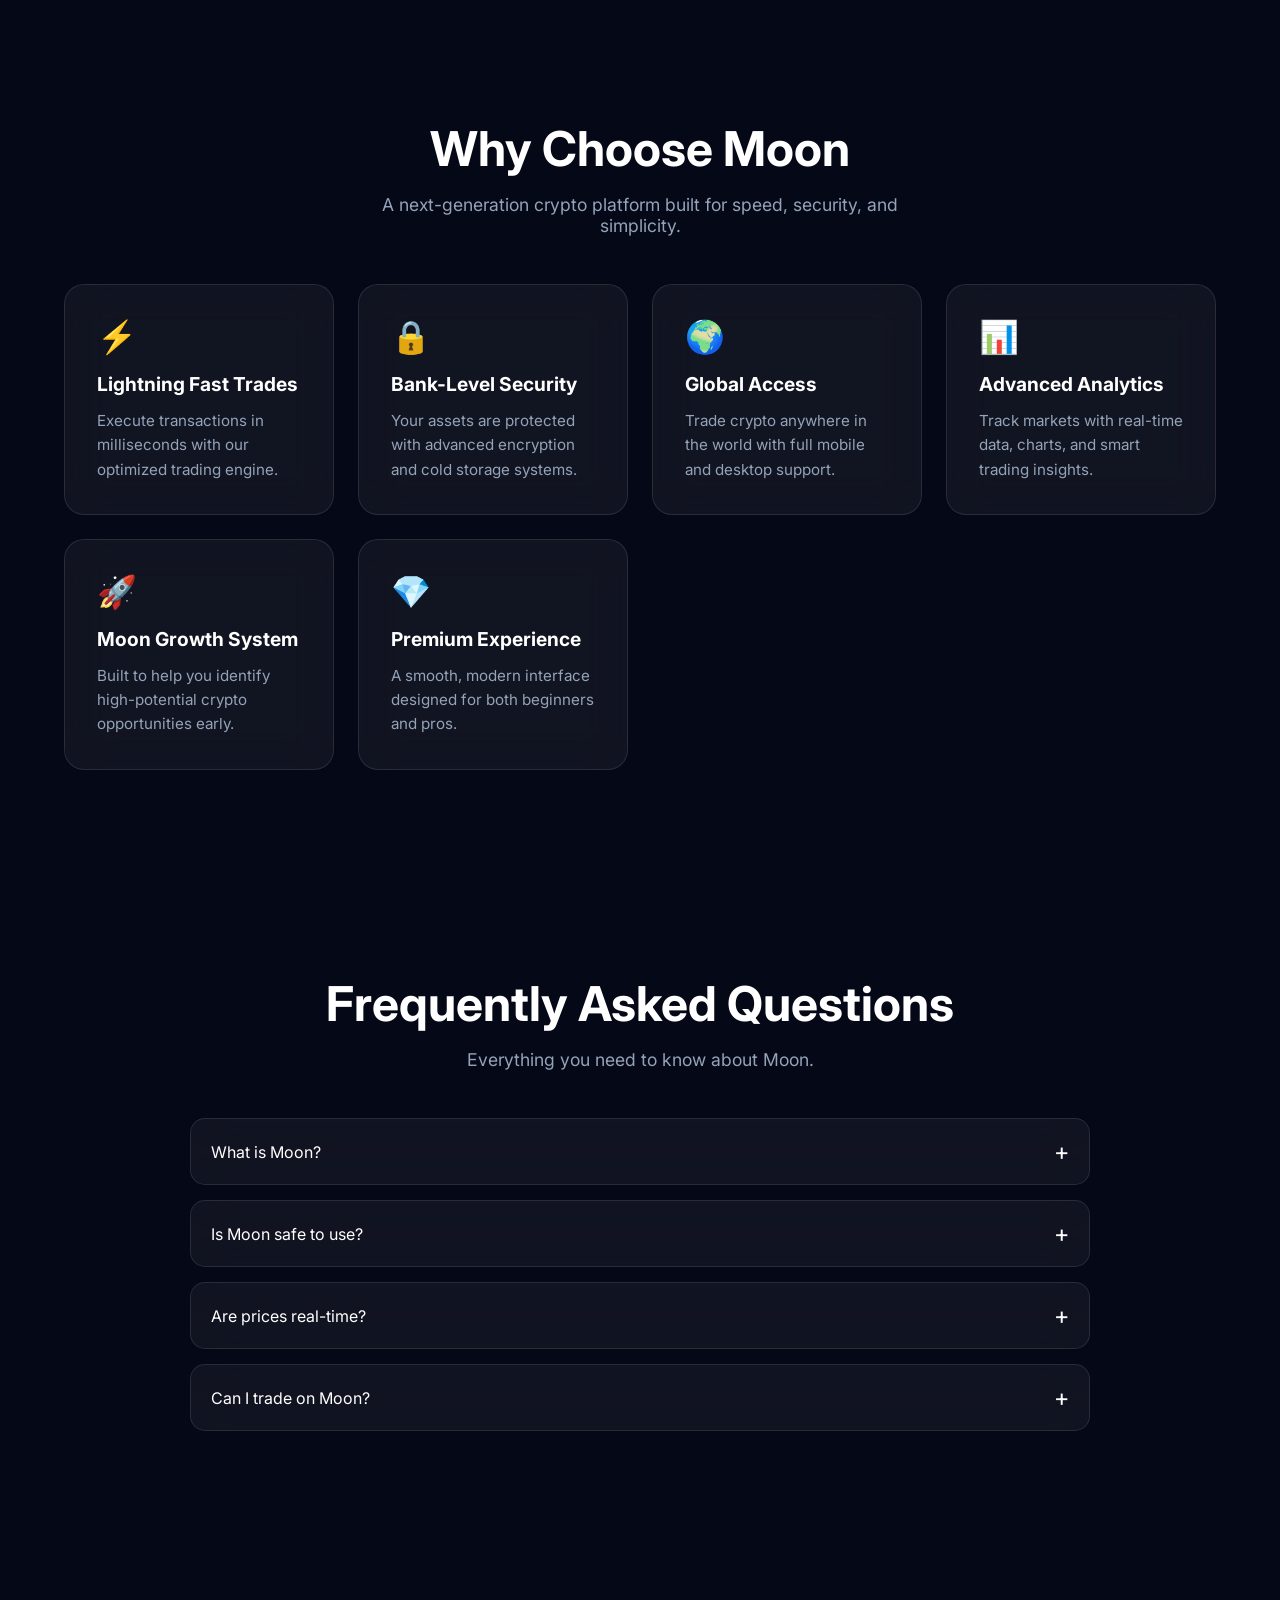
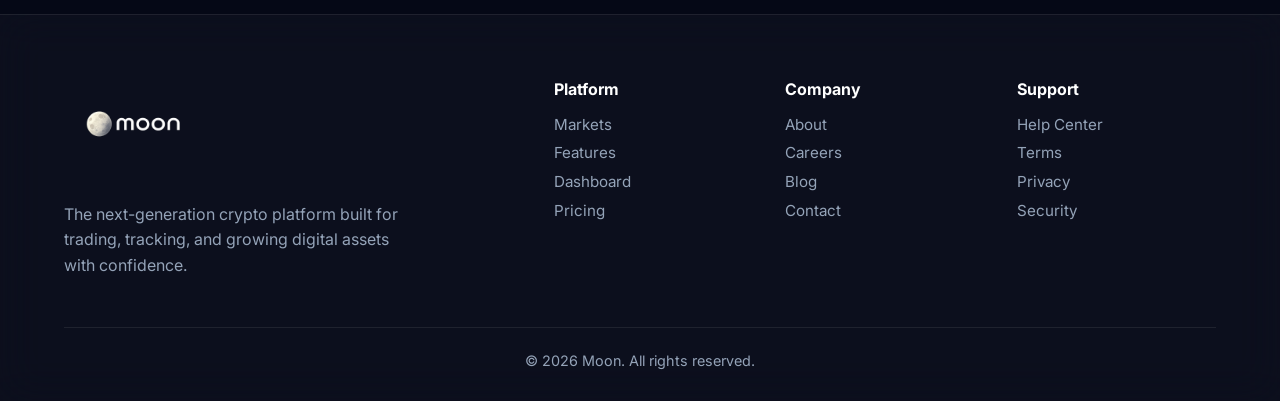
==== commit cec2e660: "working on the sign in" ====
--- a/index.html
+++ b/index.html
@@ -20,7 +20,9 @@
                 <li><a href="#">Contact</a></li>
             </ul>
 
-            <button class="signup-btn">Sign Up</button>
+            <button class="signup-btn" onclick="location.href='signup.html'">
+                Sign Up
+            </button>
         </nav>
     </header>
 
@@ -31,11 +33,13 @@
                 Buy, sell and manage digital assets with confidence.
             </p>
 
-            <button class="hero-btn">Get Started</button>
-
-            <a href="#" class="signin-link">
-        Already have an account? Sign In
-    </a>
+            <button class="hero-btn" onclick="location.href='signup.html'">
+                Get Started
+            </button>
+
+            <a href="#" class="signin-link" onclick="location.href='signup.html'">
+                Already have an account? Sign In
+            </a>
 
 
         </div>
@@ -346,6 +350,6 @@
 
 </footer>
 <script src="https://cdn.jsdelivr.net/npm/chart.js"></script>
-<script src="landing.js"></script>
+<script src="script.js"></script>
 </body>
 </html>
--- a/style.css
+++ b/style.css
@@ -918,20 +918,7 @@
     }
 
 }
-/* HERO SIGN IN LINK */
-
-.signin-link{
-    display:block;
-    margin-top:15px;
-
-    color: var(--muted);
-    text-decoration:none;
-
-    font-size:0.95rem;
-
-    transition:0.3s ease;
-}
-
-.signin-link:hover{
-    color: var(--accent);
-}+ ;
+      cursor: pointer;
+      font-weight: 600;
+    }
